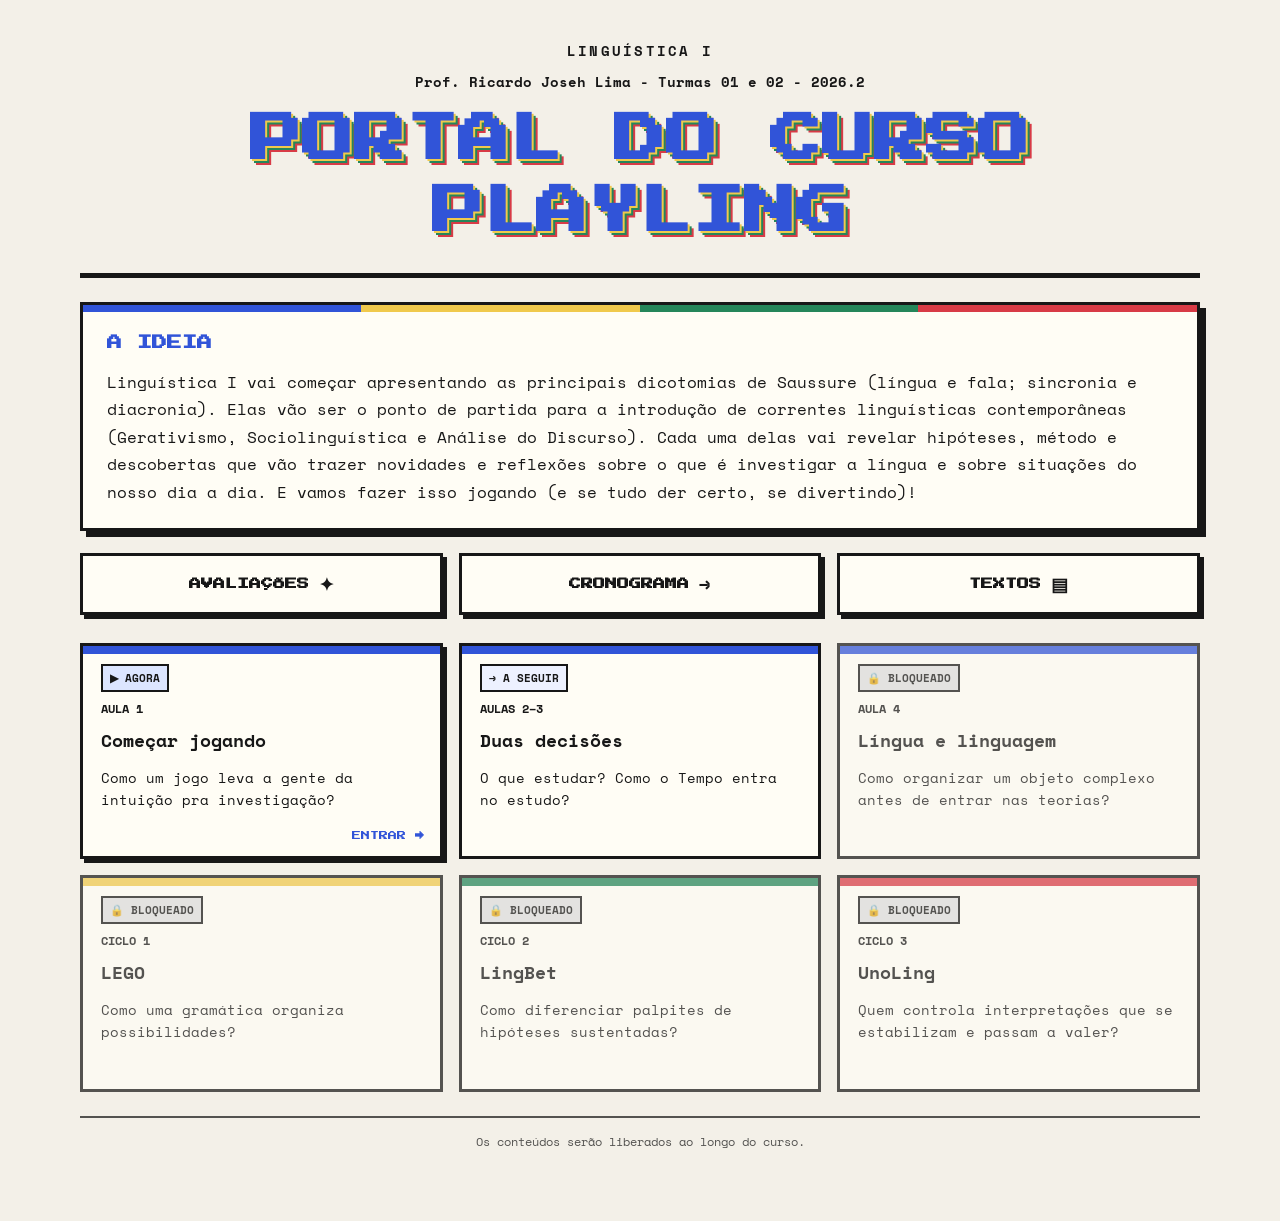
==== index.html @ b0a366d7 "Add files via upload" ====
<!doctype html>
<html lang="pt-BR">
<head>
  <meta charset="utf-8" />
  <meta name="viewport" content="width=device-width, initial-scale=1" />
  <title>PlayLing — Linguística I</title>
  <link rel="preconnect" href="https://fonts.googleapis.com">
  <link rel="preconnect" href="https://fonts.gstatic.com" crossorigin>
  <link href="https://fonts.googleapis.com/css2?family=Press+Start+2P&family=Space+Mono:wght@400;700&display=swap" rel="stylesheet">
  <style>
    :root{
      --bg:#f3f0e8;
      --ink:#171717;
      --paper:#fffdf5;
      --blue:#3154d8;   /* Aulas introdutórias */
      --yellow:#f0c94c; /* LEGO */
      --green:#25865a;  /* LingBet */
      --red:#d83b46;    /* UnoLing */
      --line:#171717;
      --muted:#e8e5dc;
      --shadow:6px 6px 0 var(--line);
      --shadow-hover:3px 3px 0 var(--line);
      --speed:.12s;
    }

    *{box-sizing:border-box}
    body{margin:0;background:var(--bg);color:var(--ink);font-family:"Space Mono",monospace}
    a{color:inherit}
    .wrap{width:min(1120px,92vw);margin:0 auto;padding:34px 0 70px}

    .masthead{
      text-align:center;
      border-bottom:5px solid var(--line);
      padding:6px 0 24px;
    }
    .course-name{
      font-size:14px;
      font-weight:700;
      text-transform:uppercase;
      letter-spacing:.16em;
    }
    .course-meta{
      margin:10px 0 13px;
      font-size:14px;
      font-weight:700;
    }
    h1{
      font-family:"Press Start 2P",monospace;
      font-size:clamp(25px,4.7vw,52px);
      line-height:1.38;
      margin:0;
      color:var(--blue);
      text-shadow:
        2px 2px 0 var(--yellow),
        4px 4px 0 var(--green),
        6px 6px 0 var(--red);
    }

    .panel{
      border:3px solid var(--line);
      background:var(--paper);
      padding:22px 24px;
      box-shadow:var(--shadow);
    }
    .idea{
      margin-top:24px;
      position:relative;
      overflow:hidden;
    }
    .idea::before{
      content:"";
      position:absolute;
      left:0;
      top:0;
      width:100%;
      height:7px;
      background:linear-gradient(
        to right,
        var(--blue) 0 25%,
        var(--yellow) 25% 50%,
        var(--green) 50% 75%,
        var(--red) 75% 100%
      );
    }
    .panel h2{
      font-family:"Press Start 2P",monospace;
      font-size:15px;
      line-height:1.6;
      margin:4px 0 14px;
    }
    .idea h2{color:var(--blue)}
    .idea-text{
      font-size:16px;
      line-height:1.72;
      margin:0;
    }

    .quick-links{
      display:grid;
      grid-template-columns:repeat(3,1fr);
      gap:16px;
      margin-top:22px;
    }
    .quick-link{
      display:flex;
      align-items:center;
      justify-content:center;
      gap:10px;
      min-height:62px;
      border:3px solid var(--line);
      background:var(--paper);
      padding:15px 18px;
      color:var(--ink);
      text-decoration:none;
      font-weight:700;
      text-align:center;
      box-shadow:4px 4px 0 var(--line);
      transition:transform var(--speed) ease, box-shadow var(--speed) ease, background var(--speed) ease;
    }
    .quick-link:hover,
    .quick-link:focus-visible{
      transform:translate(2px,2px);
      box-shadow:2px 2px 0 var(--line);
      background:#fff;
      outline:none;
    }
    .quick-link .label{
      font-family:"Press Start 2P",monospace;
      font-size:12px;
      line-height:1.5;
    }
    .quick-link .icon{font-size:18px;line-height:1}

    .map{
      display:grid;
      grid-template-columns:repeat(3,1fr);
      gap:16px;
      margin-top:28px;
    }

    /*
      COMO LIBERAR UM MÓDULO MAIS TARDE
      ----------------------------------
      1) troque data-state="locked" por data-state="open"
      2) acrescente href="nome-da-pagina.html"

      Para marcar o módulo da aula atual:
      data-state="current" + href="..." + aria-current="page"

      Para marcar apenas o próximo módulo, ainda sem acesso:
      data-state="next" e sem href

      Exemplo:
      <a class="module lego" data-state="open" href="legoling.html">...</a>
    */

    .module{
      --accent:var(--blue);
      border:3px solid var(--line);
      background:var(--paper);
      padding:18px 18px 46px;
      min-height:182px;
      position:relative;
      display:block;
      color:var(--ink);
      text-decoration:none;
      box-shadow:0 0 0 transparent;
      transition:
        transform var(--speed) ease,
        box-shadow var(--speed) ease,
        background var(--speed) ease,
        opacity var(--speed) ease;
    }
    .module::before{
      content:"";
      position:absolute;
      left:0;
      top:0;
      width:100%;
      height:8px;
      background:var(--accent);
    }
    .module.intro{--accent:var(--blue)}
    .module.lego{--accent:var(--yellow)}
    .module.bet{--accent:var(--green)}
    .module.uno{--accent:var(--red)}

    /* Cartões clicáveis: atual ou já liberado */
    .module[data-state="current"],
    .module[data-state="open"]{
      cursor:pointer;
      box-shadow:4px 4px 0 var(--line);
    }
    .module[data-state="current"]:hover,
    .module[data-state="current"]:focus-visible,
    .module[data-state="open"]:hover,
    .module[data-state="open"]:focus-visible{
      transform:translate(2px,2px);
      box-shadow:2px 2px 0 var(--line);
      background:#fff;
      outline:none;
    }
    .module[data-state="current"]:focus-visible,
    .module[data-state="open"]:focus-visible{
      outline:3px dashed var(--accent);
      outline-offset:4px;
    }

    /* Próximo e bloqueado continuam visíveis, mas não fingem ser links */
    .module[data-state="next"],
    .module[data-state="locked"]{
      cursor:default;
    }
    .module[data-state="locked"]{
      opacity:.72;
    }

    .kicker{
      font-size:12px;
      font-weight:700;
      text-transform:uppercase;
      margin-top:8px;
    }
    .module h3{font-size:18px;margin:10px 0}
    .module p{font-size:14px;line-height:1.55;margin-bottom:0}

    .status{
      display:inline-block;
      border:2px solid var(--line);
      padding:4px 7px;
      font-size:11px;
      font-weight:700;
      background:#eee;
    }
    .status::before{white-space:nowrap}

    .module[data-state="current"] .status{background:#dce5ff}
    .module[data-state="current"] .status::before{content:"▶ AGORA"}

    .module[data-state="open"] .status{background:#e5f4e9}
    .module[data-state="open"] .status::before{content:"✓ LIBERADO"}

    .module[data-state="next"] .status{background:#edf1ff}
    .module[data-state="next"] .status::before{content:"→ A SEGUIR"}

    .module[data-state="locked"] .status{background:#ddd}
    .module[data-state="locked"] .status::before{content:"🔒 BLOQUEADO"}

    /* Indicação permanente de clique — importante no celular, onde não existe hover */
    .enter{
      display:none;
      position:absolute;
      right:16px;
      bottom:14px;
      font-family:"Press Start 2P",monospace;
      font-size:9px;
      line-height:1.4;
      color:var(--accent);
    }
    .module[data-state="current"] .enter,
    .module[data-state="open"] .enter{
      display:block;
    }

    .footer-note{
      margin-top:24px;
      padding-top:14px;
      border-top:2px solid var(--line);
      font-size:12px;
      line-height:1.6;
      text-align:center;
      opacity:.72;
    }

    @media(max-width:820px){
      .map{grid-template-columns:1fr}
      .quick-links{grid-template-columns:1fr}
      .idea-text{font-size:15px}
      h1{text-shadow:1px 1px 0 var(--yellow),2px 2px 0 var(--green),3px 3px 0 var(--red)}
      .module[data-state="current"],
      .module[data-state="open"]{
        box-shadow:4px 4px 0 var(--line);
      }
    }

    @media(prefers-reduced-motion:reduce){
      *,*::before,*::after{transition:none!important}
    }
  </style>
</head>
<body>
  <main class="wrap">
    <header class="masthead">
      <div class="course-name">LINGUÍSTICA I</div>
      <div class="course-meta">Prof. Ricardo Joseh Lima - Turmas 01 e 02 - 2026.2</div>
      <h1>PORTAL DO CURSO<br>PLAYLING</h1>
    </header>

    <section class="panel idea">
      <h2>A IDEIA</h2>
      <p class="idea-text">Linguística I vai começar apresentando as principais dicotomias de Saussure (língua e fala; sincronia e diacronia). Elas vão ser o ponto de partida para a introdução de correntes linguísticas contemporâneas (Gerativismo, Sociolinguística e Análise do Discurso). Cada uma delas vai revelar hipóteses, método e descobertas que vão trazer novidades e reflexões sobre o que é investigar a língua e sobre situações do nosso dia a dia. E vamos fazer isso jogando (e se tudo der certo, se divertindo)!</p>
    </section>

    <nav class="quick-links" aria-label="Acessos permanentes">
      <a class="quick-link" href="avaliacoes.html"><span class="label">AVALIAÇÕES</span><span class="icon" aria-hidden="true">✦</span></a>
      <a class="quick-link" href="cronograma.html"><span class="label">CRONOGRAMA</span><span class="icon" aria-hidden="true">→</span></a>
      <a class="quick-link" href="textos.html"><span class="label">TEXTOS</span><span class="icon" aria-hidden="true">▤</span></a>
    </nav>

    <section class="map" aria-label="Mapa das aulas e ciclos">
      <!--
        Os estados NÃO são mais alterados aqui.
        Para avançar o curso, edite somente site-config.js.
      -->
      <a class="module intro" data-items="aula-01" data-href="aula-01-jogo.html">
        <span class="status"></span>
        <div class="kicker">Aula 1</div>
        <h3>Começar jogando</h3>
        <p>Como um jogo leva a gente da intuição pra investigação?</p>
        <span class="enter" aria-hidden="true">ENTRAR →</span>
      </a>

      <a class="module intro" data-items="aula-02,aula-03" data-href="aulas-02-03-saussure.html">
        <span class="status"></span>
        <div class="kicker">Aulas 2–3</div>
        <h3>Duas decisões</h3>
        <p>O que estudar? Como o Tempo entra no estudo?</p>
        <span class="enter" aria-hidden="true">ENTRAR →</span>
      </a>

      <a class="module intro" data-items="aula-04" data-href="aula-04-lingua-linguagem.html">
        <span class="status"></span>
        <div class="kicker">Aula 4</div>
        <h3>Língua e linguagem</h3>
        <p>Como organizar um objeto complexo antes de entrar nas teorias?</p>
        <span class="enter" aria-hidden="true">ENTRAR →</span>
      </a>

      <a class="module lego" data-items="ciclo-01" data-href="ciclo-01-lego-gerativismo.html">
        <span class="status"></span>
        <div class="kicker">Ciclo 1</div>
        <h3>LEGO</h3>
        <p>Como uma gramática organiza possibilidades?</p>
        <span class="enter" aria-hidden="true">ENTRAR →</span>
      </a>

      <a class="module bet" data-items="ciclo-02" data-href="ciclo-02-lingbet-sociolinguistica.html">
        <span class="status"></span>
        <div class="kicker">Ciclo 2</div>
        <h3>LingBet</h3>
        <p>Como diferenciar palpites de hipóteses sustentadas?</p>
        <span class="enter" aria-hidden="true">ENTRAR →</span>
      </a>

      <a class="module uno" data-items="ciclo-03" data-href="ciclo-03-unoling-analise-discurso.html">
        <span class="status"></span>
        <div class="kicker">Ciclo 3</div>
        <h3>UnoLing</h3>
        <p>Quem controla interpretações que se estabilizam e passam a valer?</p>
        <span class="enter" aria-hidden="true">ENTRAR →</span>
      </a>
    </section>

    <div class="footer-note">Os conteúdos serão liberados ao longo do curso.</div>
  </main>

  <script src="site-config.js"></script>
  <script>
    (() => {
      if(!window.PlayLing) return;
      document.querySelectorAll('.module[data-items]').forEach(module => {
        const ids = module.dataset.items.split(',').map(s => s.trim()).filter(Boolean);
        const state = PlayLing.groupState(ids);
        module.dataset.state = state;
        const available = state === 'current' || state === 'open';
        if(available){
          module.href = module.dataset.href;
          module.removeAttribute('aria-disabled');
          if(state === 'current') module.setAttribute('aria-current','page');
        } else {
          module.removeAttribute('href');
          module.setAttribute('aria-disabled','true');
        }
      });
    })();
  </script>
</body>
</html>
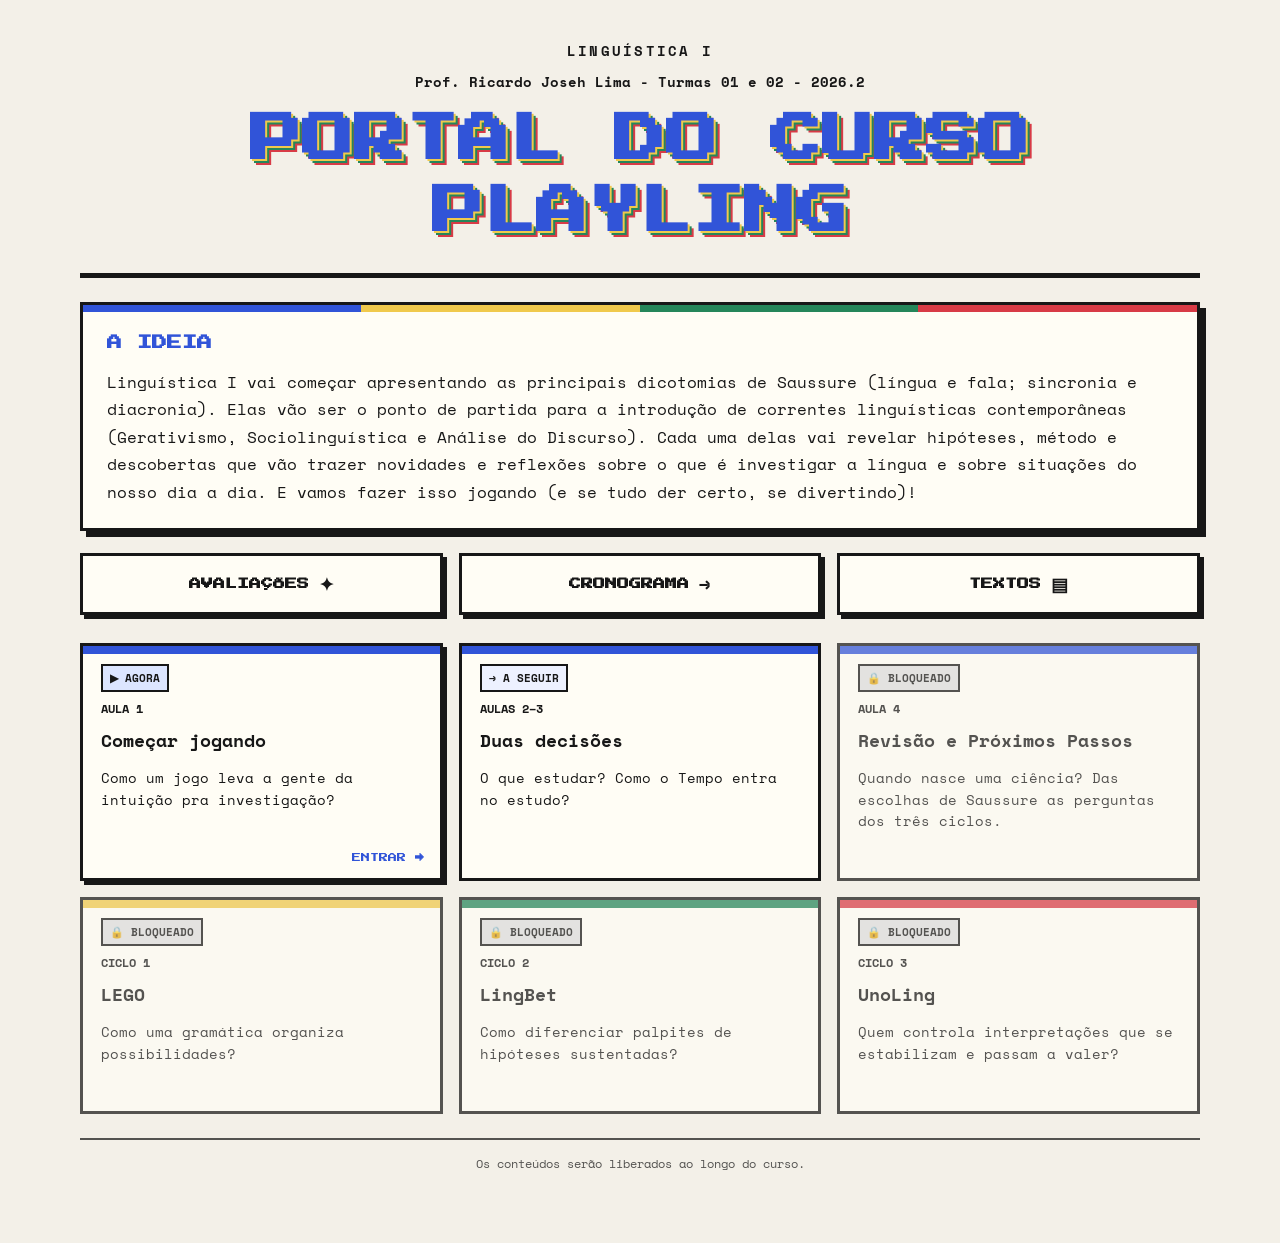
==== commit 8474fce9: "Atualiza Aula 04 Atualiza Aula 04 e outras páginas relacionadas" ====
--- a/index.html
+++ b/index.html
@@ -328,11 +328,11 @@
         <span class="enter" aria-hidden="true">ENTRAR →</span>
       </a>
 
-      <a class="module intro" data-items="aula-04" data-href="aula-04-lingua-linguagem.html">
+      <a class="module intro" data-items="aula-04" data-href="aula-04-revisao-proximos-passos.html">
         <span class="status"></span>
         <div class="kicker">Aula 4</div>
-        <h3>Língua e linguagem</h3>
-        <p>Como organizar um objeto complexo antes de entrar nas teorias?</p>
+        <h3>Revisão e Próximos Passos</h3>
+        <p>Quando nasce uma ciência? Das escolhas de Saussure as perguntas dos três ciclos.</p>
         <span class="enter" aria-hidden="true">ENTRAR →</span>
       </a>
 
